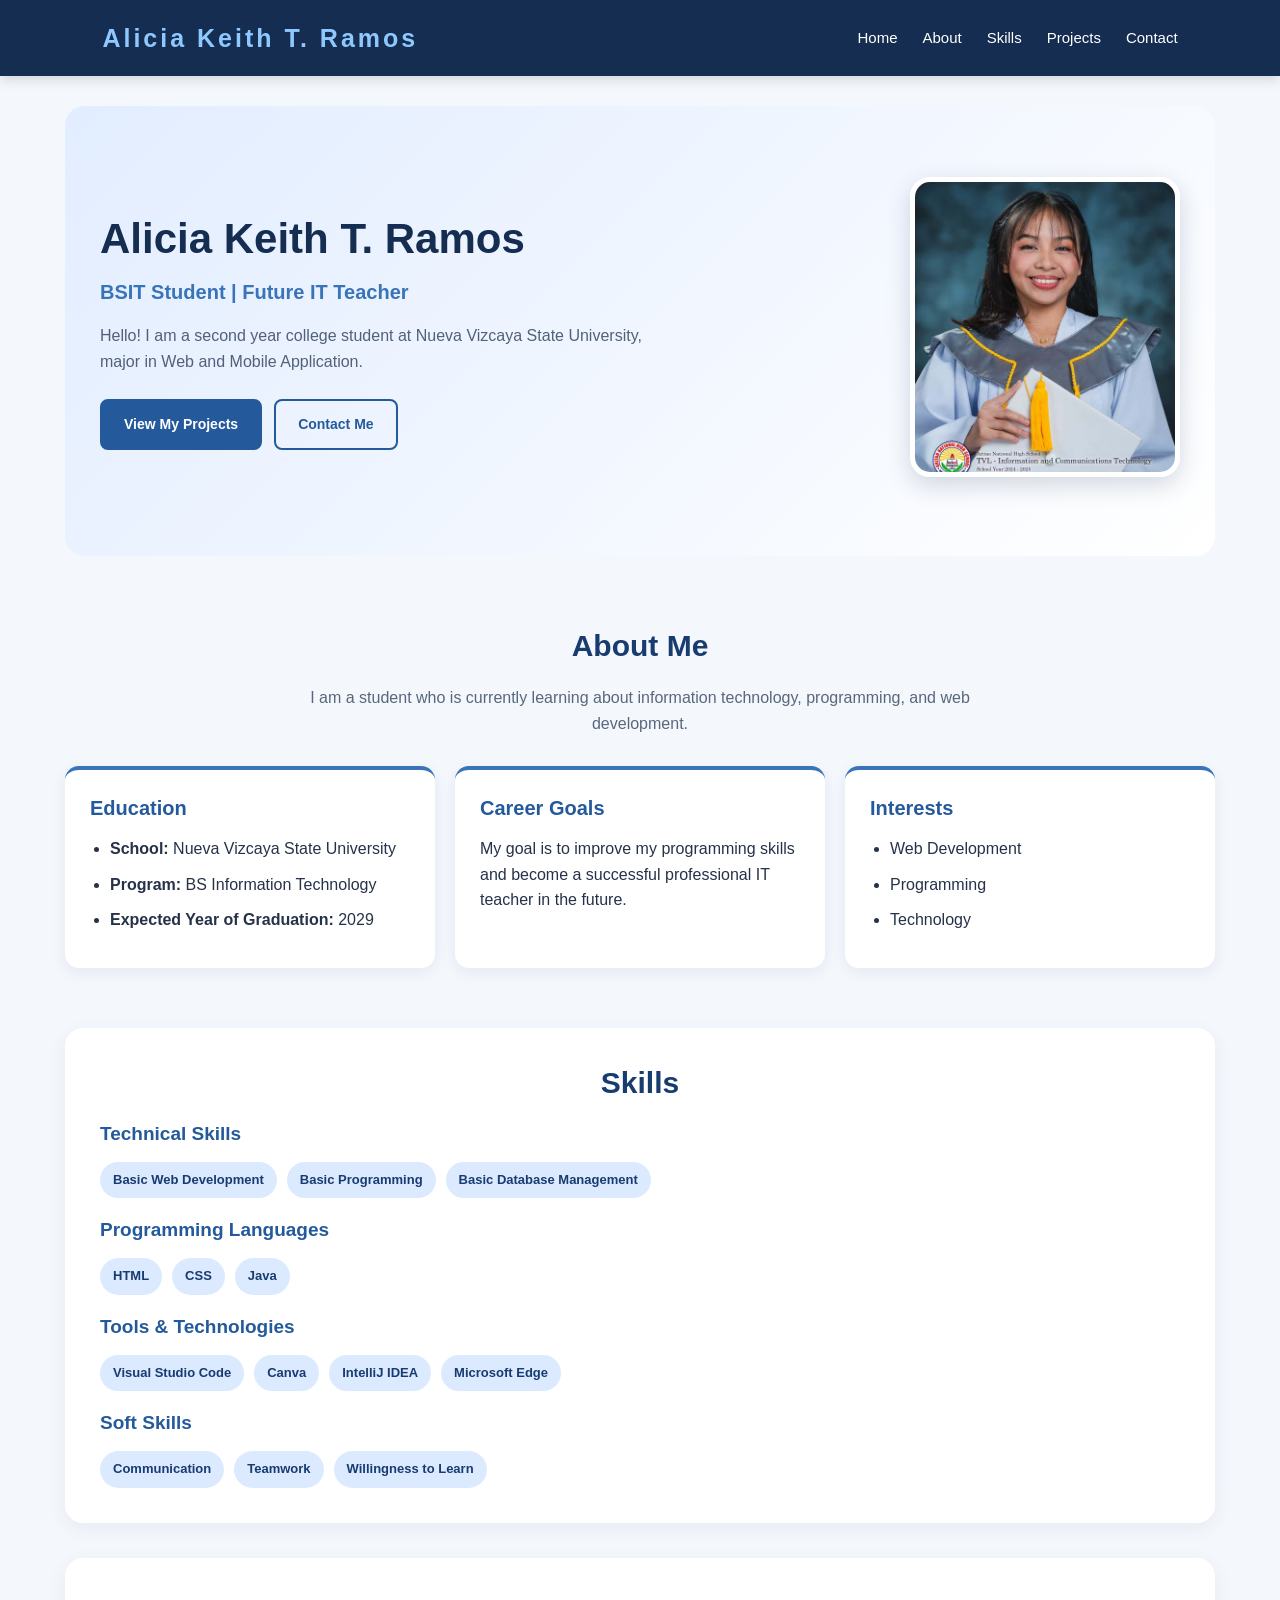
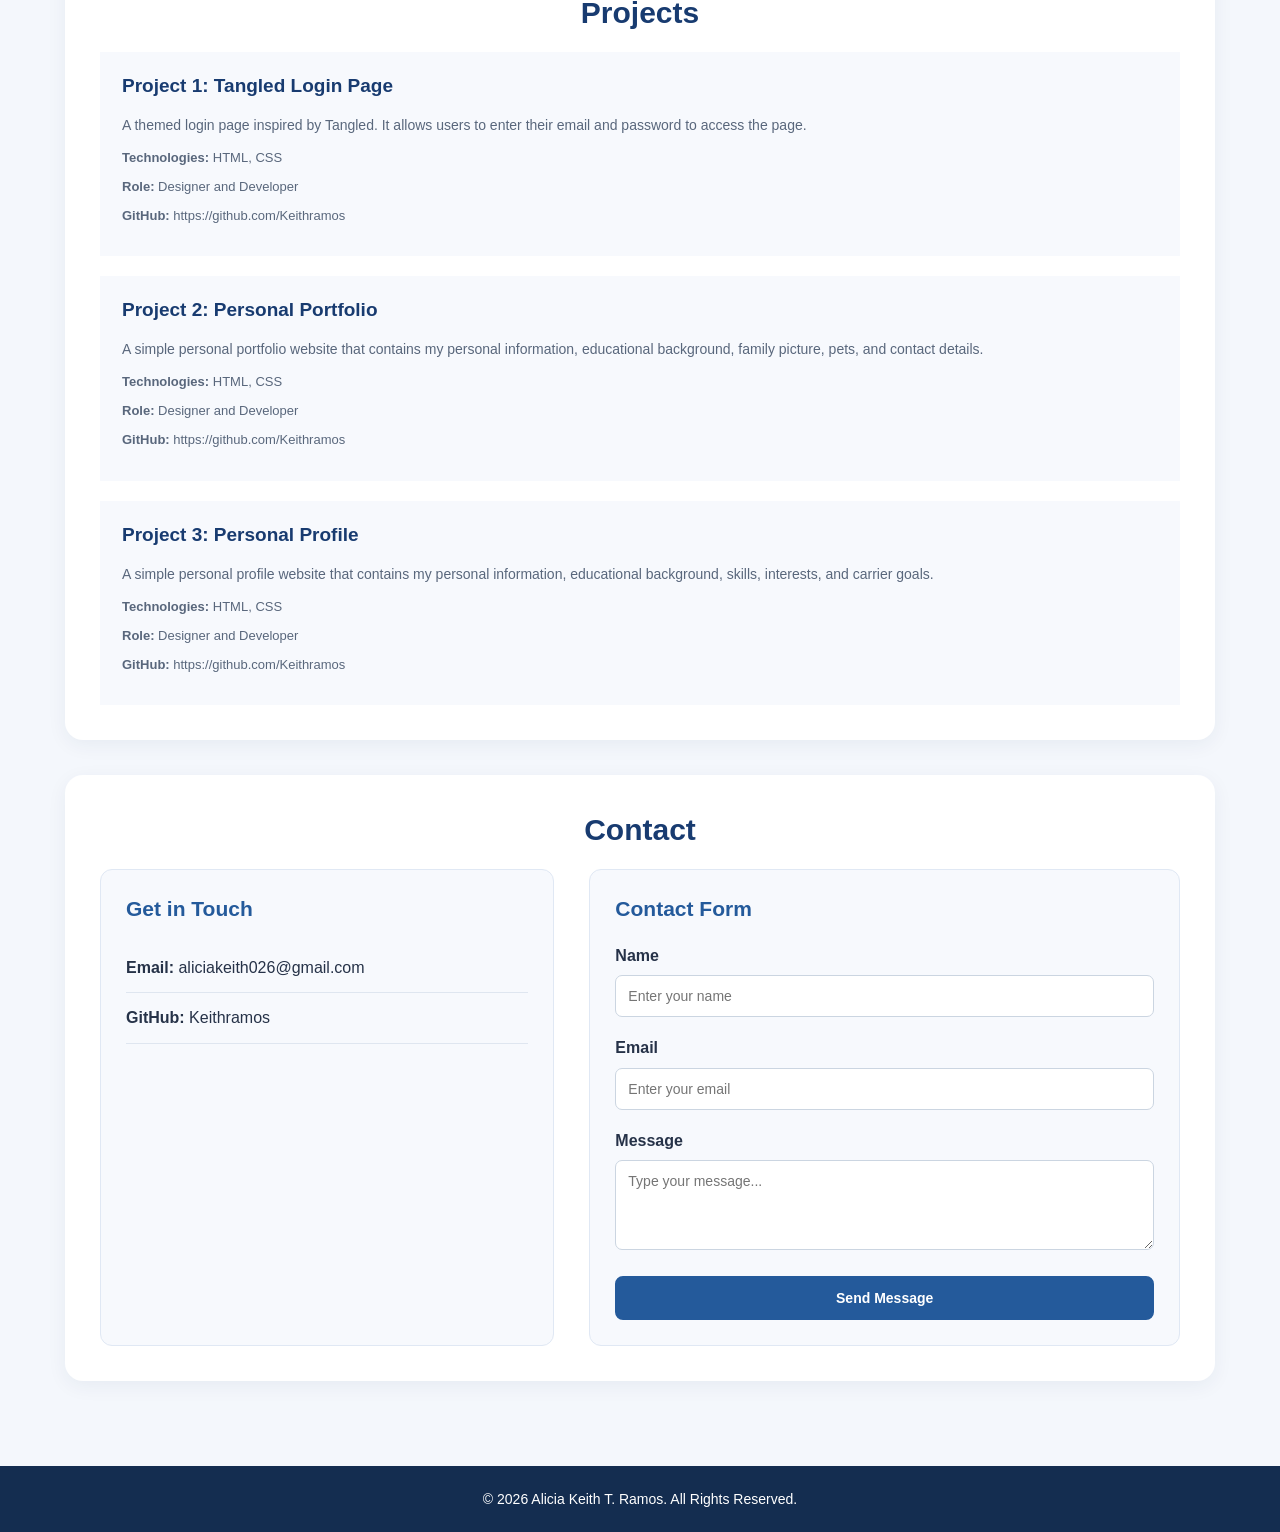
==== index.html @ 548b7dd9 "Rename profile.html to index.html name" ====
<!DOCTYPE html>
<html lang="en">
<head>
    <meta charset="UTF-8">
    <meta name="viewport" content="width=device-width, initial-scale=1.0">
    <title>Alicia Keith T. Ramos | Portfolio</title>
    <link rel="stylesheet" href="stylept.css">
    <link rel="stylesheet" href="https://cdnjs.cloudflare.com/ajax/libs/font-awesome/6.4.0/css/all.min.css">
</head>
<body>

    <header class="navi">
        <div class="navi-box">
            <span class="navi-aka">Alicia Keith T. Ramos</span>
            <nav class="navi-links">
                <a href="#home">Home</a>
                <a href="#about">About</a>
                <a href="#skills">Skills</a>
                <a href="#projects">Projects</a>
                <a href="#contact">Contact</a>
            </nav>
        </div>
    </header>

    <main class="mainpek">

        <section id="home" class="homie">
            <div class="homie-text">
                <h1>Alicia Keith T. Ramos</h1>
                <h3>BSIT Student | Future IT Teacher</h3>
                <p>
                    Hello! I am a second year college student at Nueva Vizcaya State University, major in Web and Mobile Application.
                </p>
                <div class="butt">
                    <a href="#projects" class="btn btn-pro">View My Projects</a>
                    <a href="#contact" class="btn btn-con">Contact Me</a>
                </div>
            </div>
            <div class="image">
                <img src="mypic.jpg" alt="Profile Photo" class="my-pic">
            </div>
        </section>

        <section id="about" class="about-mee">
            <h2> About Me</h2>
            <p class="about-me-intro">
                I am a student who is currently learning about information technology, programming, and web development.
            </p>

            <div class="about-educ">
                <div class="info-ko">
                    <h3>Education</h3>
                    <ul>
                        <li><strong>School:</strong> Nueva Vizcaya State University</li>
                        <li><strong>Program:</strong> BS Information Technology</li>
                        <li><strong>Expected Year of Graduation:</strong> 2029</li>
                    </ul>
                </div>

                <div class="info-ko">
                    <h3>Career Goals</h3>
                    <p>
                        My goal is to improve my programming skills and become a successful professional IT teacher in the future.
                    </p>
                </div>

                <div class="info-ko">
                    <h3>Interests</h3>
                    <ul class="interests-list">
                        <li>Web Development</li>
                        <li>Programming</li>
                        <li>Technology</li>
                    </ul>
                </div>
            </div>
        </section>

        <section id="skills" class="content-card">
            <h2>Skills</h2>
            
            <div class="skills-ko">
                <div class="skill-ku">
                    <h3>Technical Skills</h3>
                    <div class="tags">
                        <span>Basic Web Development</span>
                        <span>Basic Programming</span>
                        <span>Basic Database Management</span>
                    </div>
                </div>

                <div class="skill-ku">
                    <h3>Programming Languages</h3>
                    <div class="tags">
                        <span>HTML</span>
                        <span>CSS</span>
                        <span>Java</span>
                    </div>
                </div>

                <div class="skill-ku">
                    <h3>Tools & Technologies</h3>
                    <div class="tags">
                        <span>Visual Studio Code</span>
                        <span>Canva</span>
                        <span>IntelliJ IDEA</span>
                        <span>Microsoft Edge</span>
                    </div>
                </div>

                <div class="skill-ku">
                    <h3>Soft Skills</h3>
                    <div class="tags">
                        <span>Communication</span>
                        <span>Teamwork</span>
                        <span>Willingness to Learn</span>
                    </div>
                </div>
            </div>
        </section>

        <section id="projects" class="content-card">
            <h2>Projects</h2>

            <div class="projects-ko">
                <div class="project-me">
                    <h3>Project 1: Tangled Login Page</h3>
                    <p>A themed login page inspired by Tangled. It allows users to enter their email and password to access the page.</p>
                    <p class="project-eme"><b>Technologies:</b> HTML, CSS</p>
                    <p class="project-eme"><b>Role:</b> Designer and Developer</p>
                    <p class="project-eme"><b>GitHub:</b> https://github.com/Keithramos</p>
                </div>

                <div class="project-me">
                    <h3>Project 2: Personal Portfolio</h3>
                    <p>A simple personal portfolio website that contains my personal information, educational background, family picture, pets, and contact details.</p>
                    <p class="project-eme"><b>Technologies:</b> HTML, CSS</p>
                    <p class="project-eme"><b>Role:</b> Designer and Developer</p>
                    <p class="project-eme"><b>GitHub:</b> https://github.com/Keithramos</p>
                </div>

                <div class="project-me">
                    <h3>Project 3: Personal Profile</h3>
                    <p>A simple personal profile website that contains my personal information, educational background, skills, interests, and carrier goals.</p>
                    <p class="project-eme"><b>Technologies:</b> HTML, CSS</p>
                    <p class="project-eme"><b>Role:</b> Designer and Developer</p>
                    <p class="project-eme"><b>GitHub:</b> https://github.com/Keithramos</p>
                </div>
            </div>
        </section>

        <section id="contact" class="content-card">
            <h2>Contact</h2>

            <div class="contact-ko">
                <div class="contact-info">
                    <h3>Get in Touch</h3>
                    <ul>
                        <li><strong>Email:</strong> aliciakeith026@gmail.com</li>
                        <li><strong>GitHub:</strong> Keithramos</li>
                    </ul>
                </div>

                <div class="contact-form-box">
                    <h3>Contact Form</h3>
                    <form>
                        <div class="form-ko">
                            <label for="name">Name</label>
                            <input type="text" id="name" name="name" placeholder="Enter your name">
                        </div>

                        <div class="form-ko">
                            <label for="email">Email</label>
                            <input type="email" id="email" name="email" placeholder="Enter your email">
                        </div>

                        <div class="form-ko">
                            <label for="message">Message</label>
                            <textarea id="message" name="message" rows="4" placeholder="Type your message..."></textarea>
                        </div>

                        <button type="submit" class="btn btn-primary btn-block">Send Message</button>
                    </form>
                </div>
            </div>
        </section>
    </main>

    <footer>
        <p>&copy; 2026 Alicia Keith T. Ramos. All Rights Reserved.</p>
    </footer>

    <script src="profile.js"></script>
</body>
</html>


<!--border: 5px solid #1F3A5F ;
    padding: 10px;
    border-radius: 10px;
    width: auto;
    margin: 60px;-->
---- stylept.css ----
* {
  margin: 0;
  padding: 0;
  box-sizing: border-box;
  scroll-behavior: smooth;
  }

body {
font-family: Arial, Helvetica, sans-serif;
background-color: #f4f7fc;
color: #263248;
line-height: 1.6;
}

a {
text-decoration: none;
color: inherit;
}

h1, h2, h3 {
line-height: 1.3;
}

h2 {
font-size: 30px;
color: #183b70;
text-align: center;
margin-bottom: 20px;
}

p {
margin-bottom: 12px;
}

.navi {
background-color: #142d50;
color: white;
padding: 18px 8%;
position: sticky;
top: 0;
z-index: 1000;
box-shadow: 0 3px 12px rgba(0, 0, 0, 0.15);
}

.navi-box {
display: flex;
justify-content: space-between;
align-items: center;
gap: 20px;
}

.navi-aka {
font-size: 25px;
font-weight: bold;
letter-spacing: 3px;
color: #8fc8ff;
}

.navi-links {
display: flex;
align-items: center;
gap: 25px;
}

.navi-links a {
color: white;
font-size: 15px;
transition: 0.3s;
}

.navi-links a:hover {
color: #8fc8ff;
}

.mainpek {
width: 100%;
max-width: 1200px;
margin: auto;
padding: 30px 25px;
}

section {
scroll-margin-top: 90px;
}

.homie {
min-height: 450px;
display: flex;
justify-content: space-between;
align-items: center;
gap: 50px;
padding: 50px 35px;
background: linear-gradient(135deg, #e2edff, #ffffff);
border-radius: 20px;
margin-bottom: 35px;
}

.homie-text {
flex: 1;
}

.homie-text h1 {
font-size: 42px;
color: #142d50;
margin-bottom: 12px;
}

.homie-text h3 {
font-size: 20px;
color: #3974b9;
margin-bottom: 18px;
}

.homie-text p {
font-size: 16px;
max-width: 550px;
color: #526078;
margin-bottom: 25px;
}

.image {
flex-shrink: 0;
}

.my-pic {
width: 270px;
height: 300px;
object-fit: cover;
object-position: center;
border-radius: 20px;
border: 5px solid white;
box-shadow: 0 8px 25px rgba(20, 45, 80, 0.18);
}

.butt {
display: flex;
flex-wrap: wrap;
gap: 12px;
}

.btn {
display: inline-block;
padding: 12px 22px;
border-radius: 8px;
font-size: 14px;
font-weight: bold;
text-align: center;
border: 2px solid #245a9b;
cursor: pointer;
transition: 0.3s;
}

.btn-pro,
.btn-primary {
background-color: #245a9b;
color: white;
}

.btn-pro:hover,
.btn-primary:hover {
background-color: #142d50;
border-color: #142d50;
}

.btn-con {
background-color: transparent;
color: #245a9b;
}

.btn-con:hover {
background-color: #245a9b;
color: white;
}

.btn-block {
width: 100%;
}

.about-mee {
padding: 35px 0;
margin-bottom: 25px;
}

.about-me-intro {
text-align: center;
max-width: 750px;
margin: 0 auto 30px;
color: #59677c;
}

.about-educ {
display: grid;
grid-template-columns: repeat(3, minmax(0, 1fr));
gap: 20px;
}

.info-ko {
background-color: white;
padding: 25px;
border-radius: 14px;
box-shadow: 0 4px 15px rgba(20, 45, 80, 0.07);
border-top: 4px solid #3974b9;
}

.info-ko h3 {
color: #245a9b;
margin-bottom: 15px;
font-size: 20px;
}

.info-ko ul {
padding-left: 20px;
}

.info-ko li {
margin-bottom: 10px;
}

.content-card {
background-color: white;
padding: 35px;
margin-bottom: 35px;
border-radius: 18px;
box-shadow: 0 5px 20px rgba(20, 45, 80, 0.06);
}

.skills-ko {
display: grid;
gap: 20px;
}

.skill-ku h3 {
color: #245a9b;
margin-bottom: 15px;
font-size: 19px;
}

.tags {
display: flex;
flex-wrap: wrap;
gap: 10px;
}

.tags span {
background-color: #dceaff;
color: #183b70;
padding: 8px 13px;
border-radius: 20px;
font-size: 13px;
font-weight: bold;
}

.projects-ko {
display: grid;
gap: 20px;
align-items: stretch;
}

.project-me {
display: flex;
flex-direction: column;
background-color: #f7f9fd;
padding: 22px;
}

.project-me h3 {
color: #183b70;
font-size: 19px;
margin-bottom: 15px;
}

.project-me p {
color: #59677c;
font-size: 14px;
}

.project-me .project-eme {
margin-bottom: 8px;
font-size: 13px;
}

.contact-ko {
display: grid;
grid-template-columns: 1fr 1.3fr;
gap: 35px;
}

.contact-info,
.contact-form-box {
background-color: #f7f9fd;
padding: 25px;
border-radius: 12px;
border: 1px solid #e0e8f4;
}

.contact-info h3,
.contact-form-box h3 {
color: #245a9b;
margin-bottom: 20px;
font-size: 21px;
}

.contact-info ul {
list-style: none;
}

.contact-info li {
padding: 12px 0;
border-bottom: 1px solid #dfe6f0;
overflow-wrap: anywhere;
}

.form-ko {
margin-bottom: 18px;
}

.form-ko label {
display: block;
font-weight: bold;
color: #263248;
margin-bottom: 7px;
}

.form-ko input,
.form-ko textarea {
width: 100%;
padding: 12px;
border: 1px solid #cbd5e1;
border-radius: 7px;
font-family: inherit;
font-size: 14px;
background-color: white;
color: #263248;
outline: none;
}

.form-ko input:focus,
.form-ko textarea:focus {
border-color: #3974b9;
box-shadow: 0 0 0 3px rgba(57, 116, 185, 0.12);
}

.form-ko textarea {
resize: vertical;
}

footer {
background-color: #142d50;
color: white;
text-align: center;
padding: 22px 15px;
margin-top: 20px;
}

footer p {
margin: 0;
font-size: 14px;
}
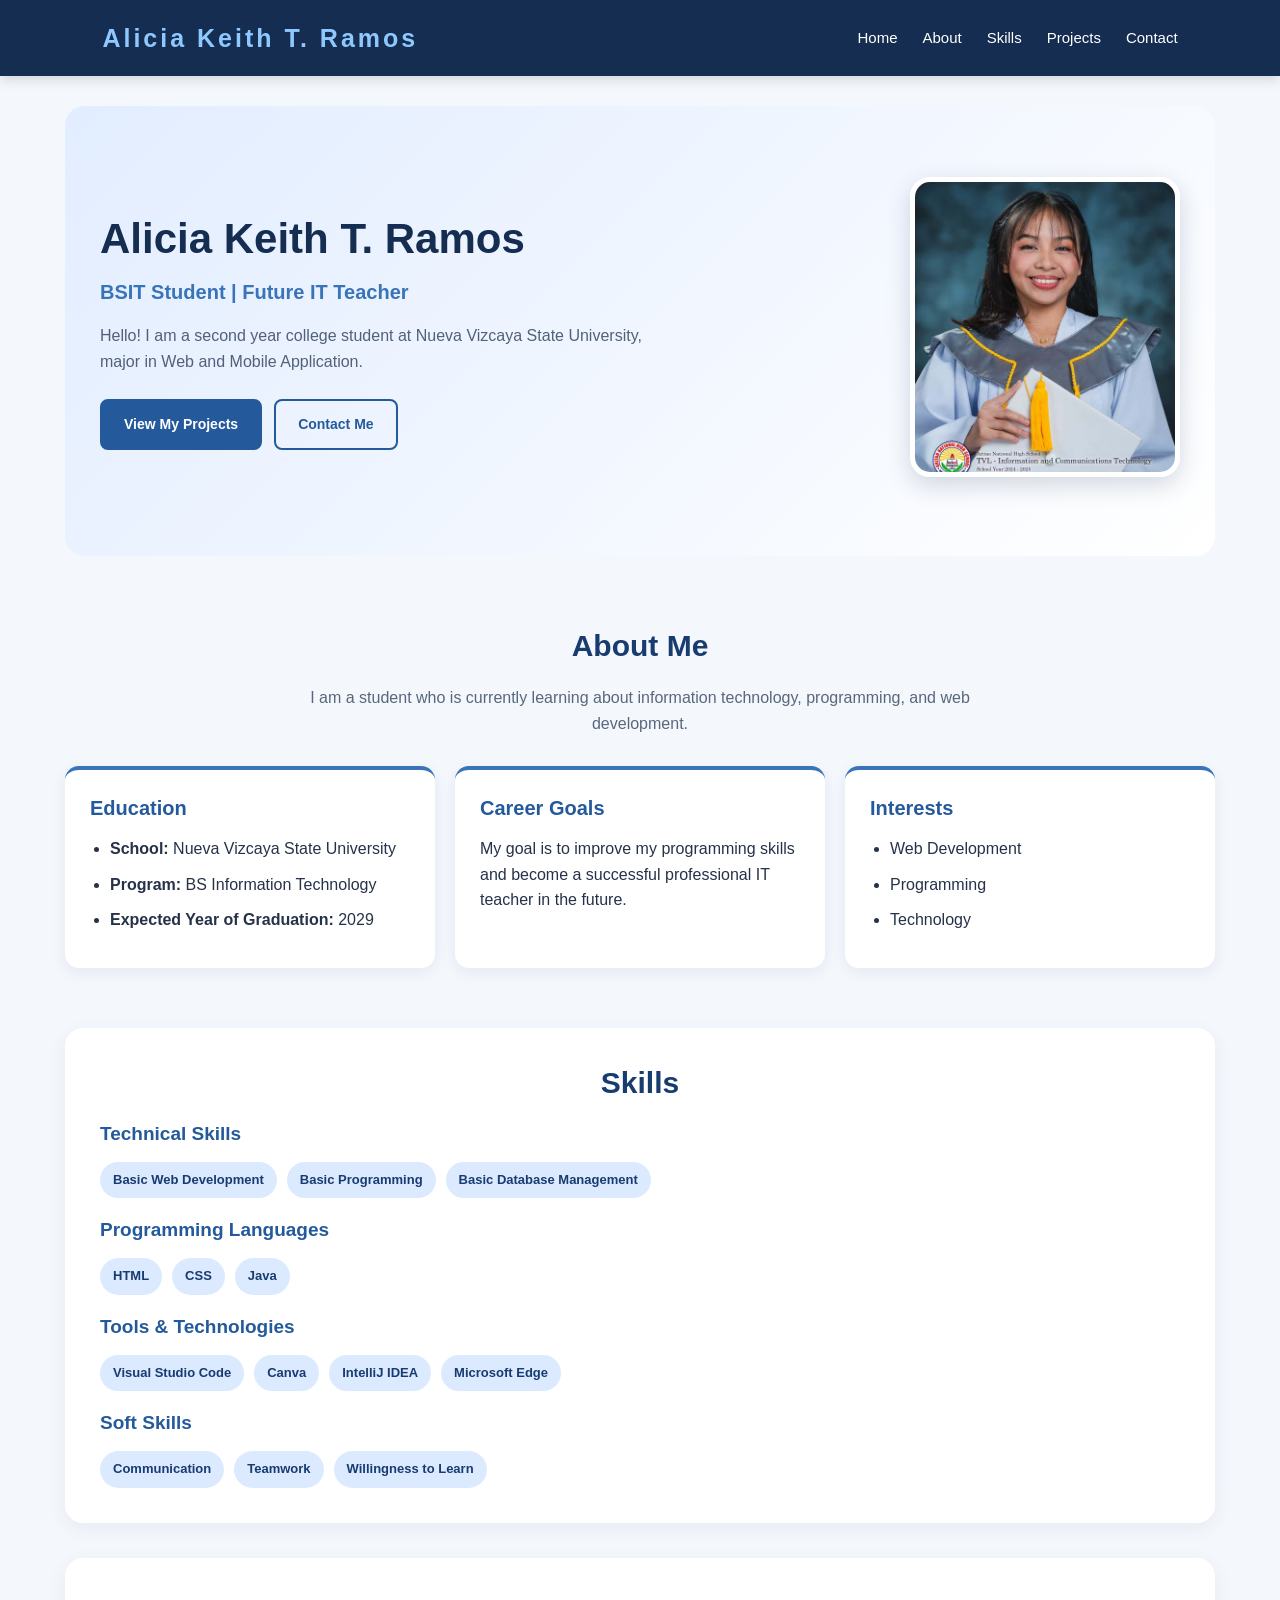
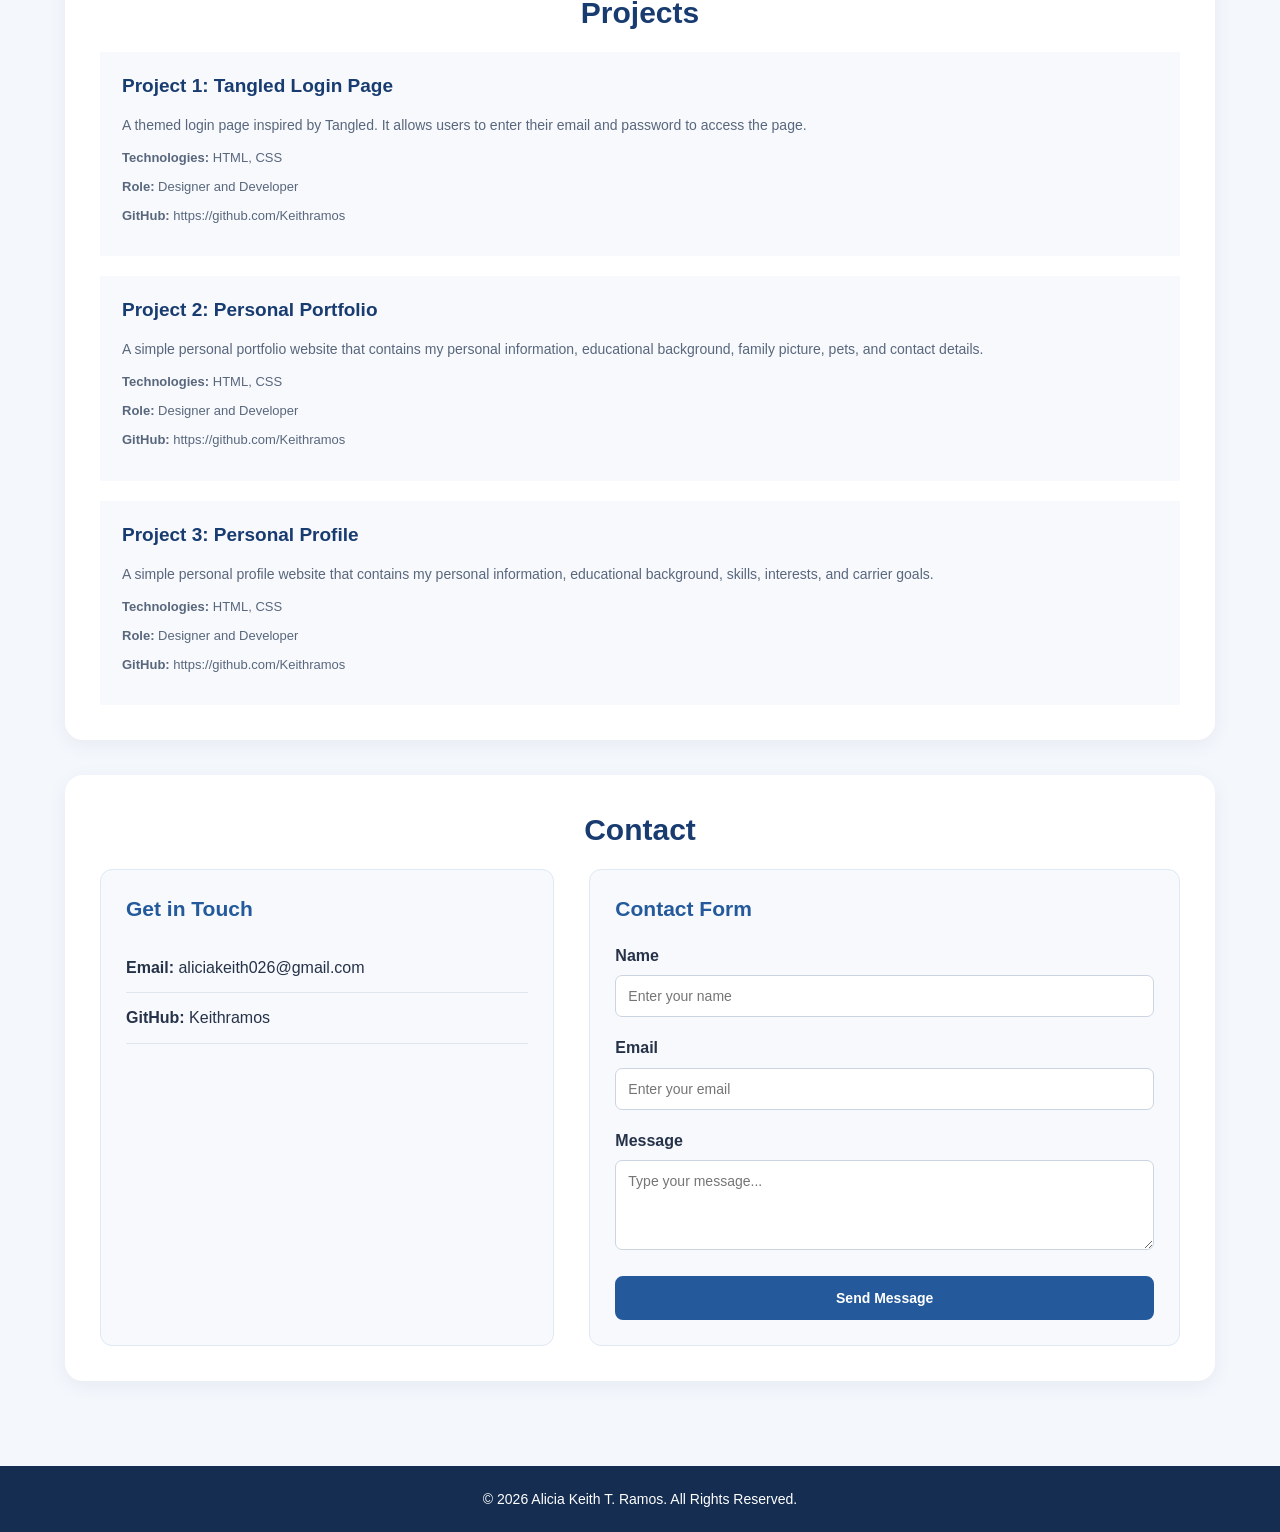
==== commit 25234790: "Update index.html" ====
--- a/index.html
+++ b/index.html
@@ -4,7 +4,7 @@
     <meta charset="UTF-8">
     <meta name="viewport" content="width=device-width, initial-scale=1.0">
     <title>Alicia Keith T. Ramos | Portfolio</title>
-    <link rel="stylesheet" href="stylept.css">
+    <link rel="stylesheet" href="style.css">
     <link rel="stylesheet" href="https://cdnjs.cloudflare.com/ajax/libs/font-awesome/6.4.0/css/all.min.css">
 </head>
 <body>
@@ -127,7 +127,9 @@
                     <p>A themed login page inspired by Tangled. It allows users to enter their email and password to access the page.</p>
                     <p class="project-eme"><b>Technologies:</b> HTML, CSS</p>
                     <p class="project-eme"><b>Role:</b> Designer and Developer</p>
-                    <p class="project-eme"><b>GitHub:</b> https://github.com/Keithramos</p>
+                    <p class="project-eme"><b>GitHub:</b> 
+                        <a href="https://hithub.com/Keith Ramos" target="_blank"> https://github.com/Keithramos</a>
+                    </p>
                 </div>
 
                 <div class="project-me">
@@ -135,7 +137,9 @@
                     <p>A simple personal portfolio website that contains my personal information, educational background, family picture, pets, and contact details.</p>
                     <p class="project-eme"><b>Technologies:</b> HTML, CSS</p>
                     <p class="project-eme"><b>Role:</b> Designer and Developer</p>
-                    <p class="project-eme"><b>GitHub:</b> https://github.com/Keithramos</p>
+                    <p class="project-eme"><b>GitHub:</b> 
+                         <a href="https://hithub.com/Keith Ramos" target="_blank"> https://github.com/Keithramos</a>
+                    </p>
                 </div>
 
                 <div class="project-me">
@@ -143,7 +147,9 @@
                     <p>A simple personal profile website that contains my personal information, educational background, skills, interests, and carrier goals.</p>
                     <p class="project-eme"><b>Technologies:</b> HTML, CSS</p>
                     <p class="project-eme"><b>Role:</b> Designer and Developer</p>
-                    <p class="project-eme"><b>GitHub:</b> https://github.com/Keithramos</p>
+                    <p class="project-eme"><b>GitHub:</b>
+                         <a href="https://hithub.com/Keith Ramos" target="_blank"> https://github.com/Keithramos</a>
+                    </p>
                 </div>
             </div>
         </section>
@@ -189,13 +195,8 @@
         <p>&copy; 2026 Alicia Keith T. Ramos. All Rights Reserved.</p>
     </footer>
 
-    <script src="profile.js"></script>
+    <script src="script.js"></script>
 </body>
 </html>
 
 
-<!--border: 5px solid #1F3A5F ;
-    padding: 10px;
-    border-radius: 10px;
-    width: auto;
-    margin: 60px;-->
--- a/style.css
+++ b/style.css
@@ -0,0 +1,359 @@
+
+* {
+  margin: 0;
+  padding: 0;
+  box-sizing: border-box;
+  scroll-behavior: smooth;
+  }
+
+body {
+font-family: Arial, Helvetica, sans-serif;
+background-color: #f4f7fc;
+color: #263248;
+line-height: 1.6;
+}
+
+a {
+text-decoration: none;
+color: inherit;
+}
+
+h1, h2, h3 {
+line-height: 1.3;
+}
+
+h2 {
+font-size: 30px;
+color: #183b70;
+text-align: center;
+margin-bottom: 20px;
+}
+
+p {
+margin-bottom: 12px;
+}
+
+.navi {
+background-color: #142d50;
+color: white;
+padding: 18px 8%;
+position: sticky;
+top: 0;
+z-index: 1000;
+box-shadow: 0 3px 12px rgba(0, 0, 0, 0.15);
+}
+
+.navi-box {
+display: flex;
+justify-content: space-between;
+align-items: center;
+gap: 20px;
+}
+
+.navi-aka {
+font-size: 25px;
+font-weight: bold;
+letter-spacing: 3px;
+color: #8fc8ff;
+}
+
+.navi-links {
+display: flex;
+align-items: center;
+gap: 25px;
+}
+
+.navi-links a {
+color: white;
+font-size: 15px;
+transition: 0.3s;
+}
+
+.navi-links a:hover {
+color: #8fc8ff;
+}
+
+.mainpek {
+width: 100%;
+max-width: 1200px;
+margin: auto;
+padding: 30px 25px;
+}
+
+section {
+scroll-margin-top: 90px;
+}
+
+.homie {
+min-height: 450px;
+display: flex;
+justify-content: space-between;
+align-items: center;
+gap: 50px;
+padding: 50px 35px;
+background: linear-gradient(135deg, #e2edff, #ffffff);
+border-radius: 20px;
+margin-bottom: 35px;
+}
+
+.homie-text {
+flex: 1;
+}
+
+.homie-text h1 {
+font-size: 42px;
+color: #142d50;
+margin-bottom: 12px;
+}
+
+.homie-text h3 {
+font-size: 20px;
+color: #3974b9;
+margin-bottom: 18px;
+}
+
+.homie-text p {
+font-size: 16px;
+max-width: 550px;
+color: #526078;
+margin-bottom: 25px;
+}
+
+.image {
+flex-shrink: 0;
+}
+
+.my-pic {
+width: 270px;
+height: 300px;
+object-fit: cover;
+object-position: center;
+border-radius: 20px;
+border: 5px solid white;
+box-shadow: 0 8px 25px rgba(20, 45, 80, 0.18);
+}
+
+.butt {
+display: flex;
+flex-wrap: wrap;
+gap: 12px;
+}
+
+.btn {
+display: inline-block;
+padding: 12px 22px;
+border-radius: 8px;
+font-size: 14px;
+font-weight: bold;
+text-align: center;
+border: 2px solid #245a9b;
+cursor: pointer;
+transition: 0.3s;
+}
+
+.btn-pro,
+.btn-primary {
+background-color: #245a9b;
+color: white;
+}
+
+.btn-pro:hover,
+.btn-primary:hover {
+background-color: #142d50;
+border-color: #142d50;
+}
+
+.btn-con {
+background-color: transparent;
+color: #245a9b;
+}
+
+.btn-con:hover {
+background-color: #245a9b;
+color: white;
+}
+
+.btn-block {
+width: 100%;
+}
+
+.about-mee {
+padding: 35px 0;
+margin-bottom: 25px;
+}
+
+.about-me-intro {
+text-align: center;
+max-width: 750px;
+margin: 0 auto 30px;
+color: #59677c;
+}
+
+.about-educ {
+display: grid;
+grid-template-columns: repeat(3, minmax(0, 1fr));
+gap: 20px;
+}
+
+.info-ko {
+background-color: white;
+padding: 25px;
+border-radius: 14px;
+box-shadow: 0 4px 15px rgba(20, 45, 80, 0.07);
+border-top: 4px solid #3974b9;
+}
+
+.info-ko h3 {
+color: #245a9b;
+margin-bottom: 15px;
+font-size: 20px;
+}
+
+.info-ko ul {
+padding-left: 20px;
+}
+
+.info-ko li {
+margin-bottom: 10px;
+}
+
+.content-card {
+background-color: white;
+padding: 35px;
+margin-bottom: 35px;
+border-radius: 18px;
+box-shadow: 0 5px 20px rgba(20, 45, 80, 0.06);
+}
+
+.skills-ko {
+display: grid;
+gap: 20px;
+}
+
+.skill-ku h3 {
+color: #245a9b;
+margin-bottom: 15px;
+font-size: 19px;
+}
+
+.tags {
+display: flex;
+flex-wrap: wrap;
+gap: 10px;
+}
+
+.tags span {
+background-color: #dceaff;
+color: #183b70;
+padding: 8px 13px;
+border-radius: 20px;
+font-size: 13px;
+font-weight: bold;
+}
+
+.projects-ko {
+display: grid;
+gap: 20px;
+align-items: stretch;
+}
+
+.project-me {
+display: flex;
+flex-direction: column;
+background-color: #f7f9fd;
+padding: 22px;
+}
+
+.project-me h3 {
+color: #183b70;
+font-size: 19px;
+margin-bottom: 15px;
+}
+
+.project-me p {
+color: #59677c;
+font-size: 14px;
+}
+
+.project-me .project-eme {
+margin-bottom: 8px;
+font-size: 13px;
+}
+
+.contact-ko {
+display: grid;
+grid-template-columns: 1fr 1.3fr;
+gap: 35px;
+}
+
+.contact-info,
+.contact-form-box {
+background-color: #f7f9fd;
+padding: 25px;
+border-radius: 12px;
+border: 1px solid #e0e8f4;
+}
+
+.contact-info h3,
+.contact-form-box h3 {
+color: #245a9b;
+margin-bottom: 20px;
+font-size: 21px;
+}
+
+.contact-info ul {
+list-style: none;
+}
+
+.contact-info li {
+padding: 12px 0;
+border-bottom: 1px solid #dfe6f0;
+overflow-wrap: anywhere;
+}
+
+.form-ko {
+margin-bottom: 18px;
+}
+
+.form-ko label {
+display: block;
+font-weight: bold;
+color: #263248;
+margin-bottom: 7px;
+}
+
+.form-ko input,
+.form-ko textarea {
+width: 100%;
+padding: 12px;
+border: 1px solid #cbd5e1;
+border-radius: 7px;
+font-family: inherit;
+font-size: 14px;
+background-color: white;
+color: #263248;
+outline: none;
+}
+
+.form-ko input:focus,
+.form-ko textarea:focus {
+border-color: #3974b9;
+box-shadow: 0 0 0 3px rgba(57, 116, 185, 0.12);
+}
+
+.form-ko textarea {
+resize: vertical;
+}
+
+footer {
+background-color: #142d50;
+color: white;
+text-align: center;
+padding: 22px 15px;
+margin-top: 20px;
+}
+
+footer p {
+margin: 0;
+font-size: 14px;
+}
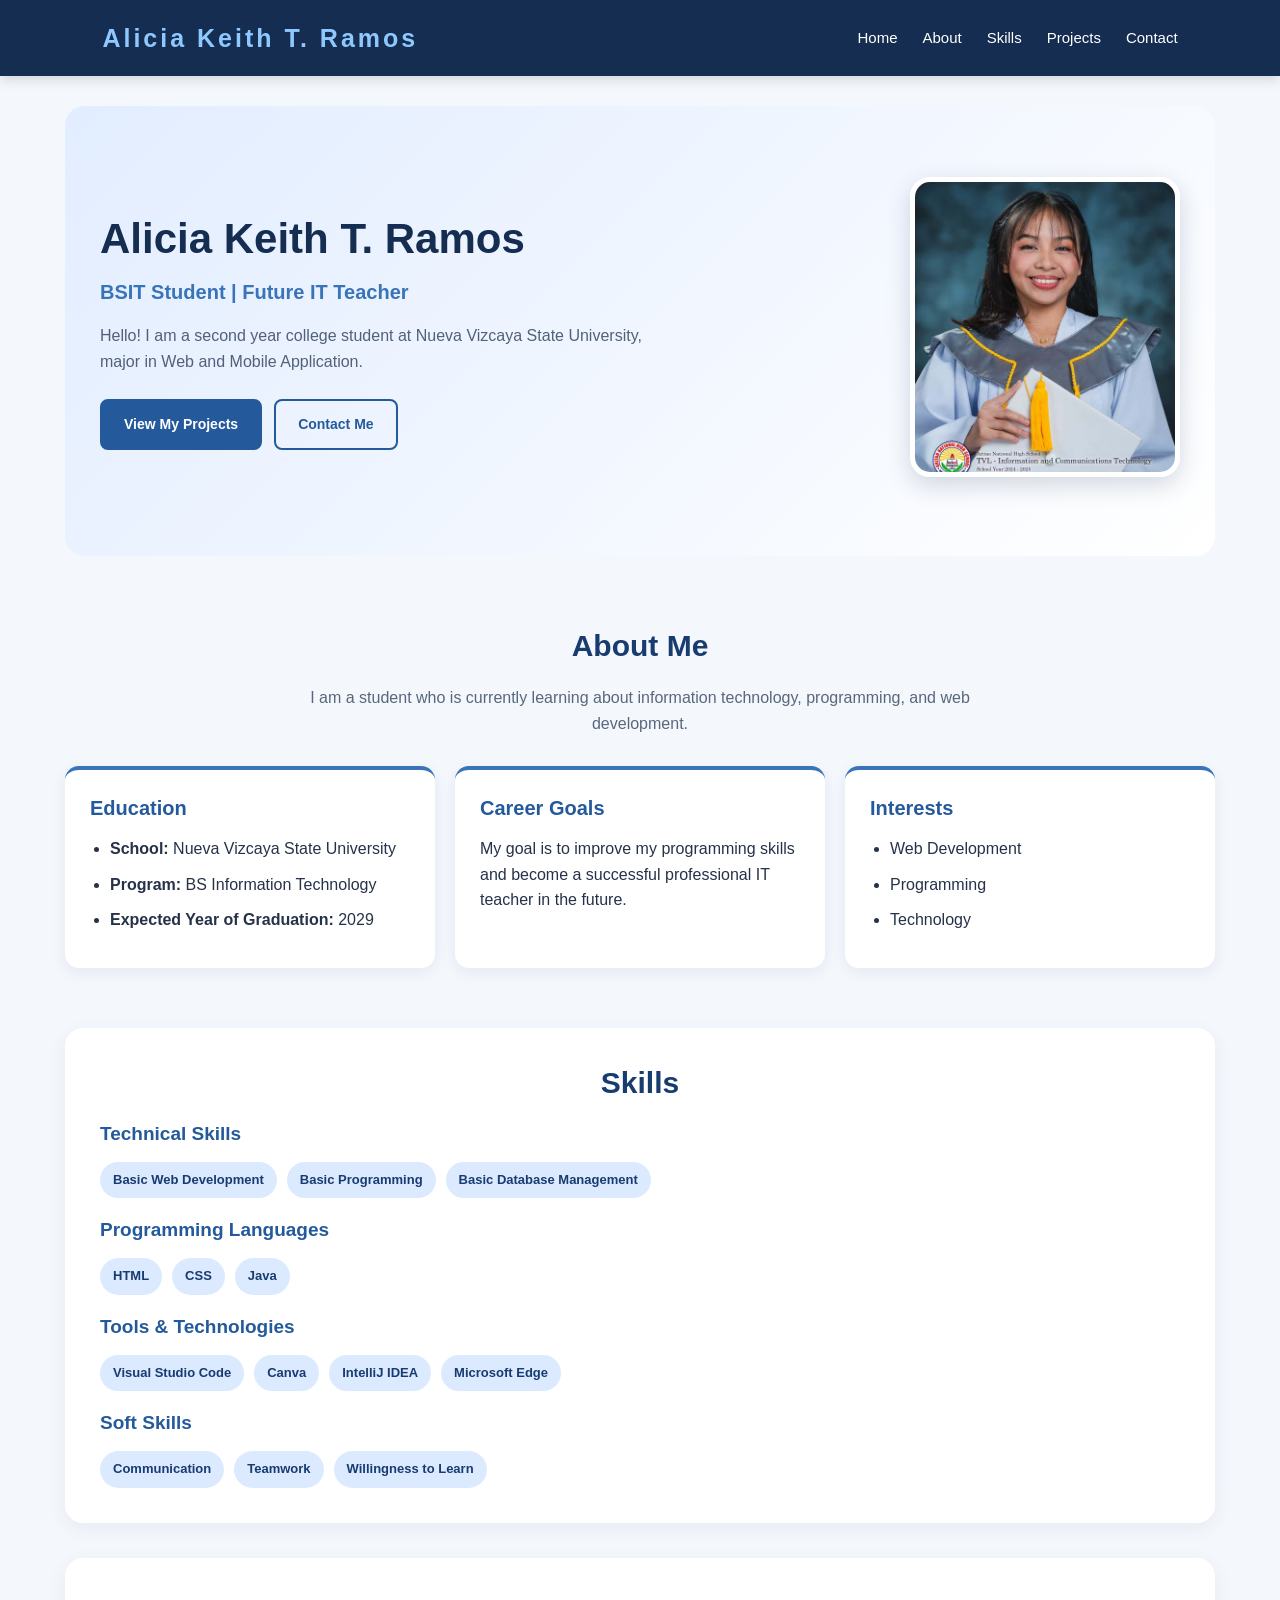
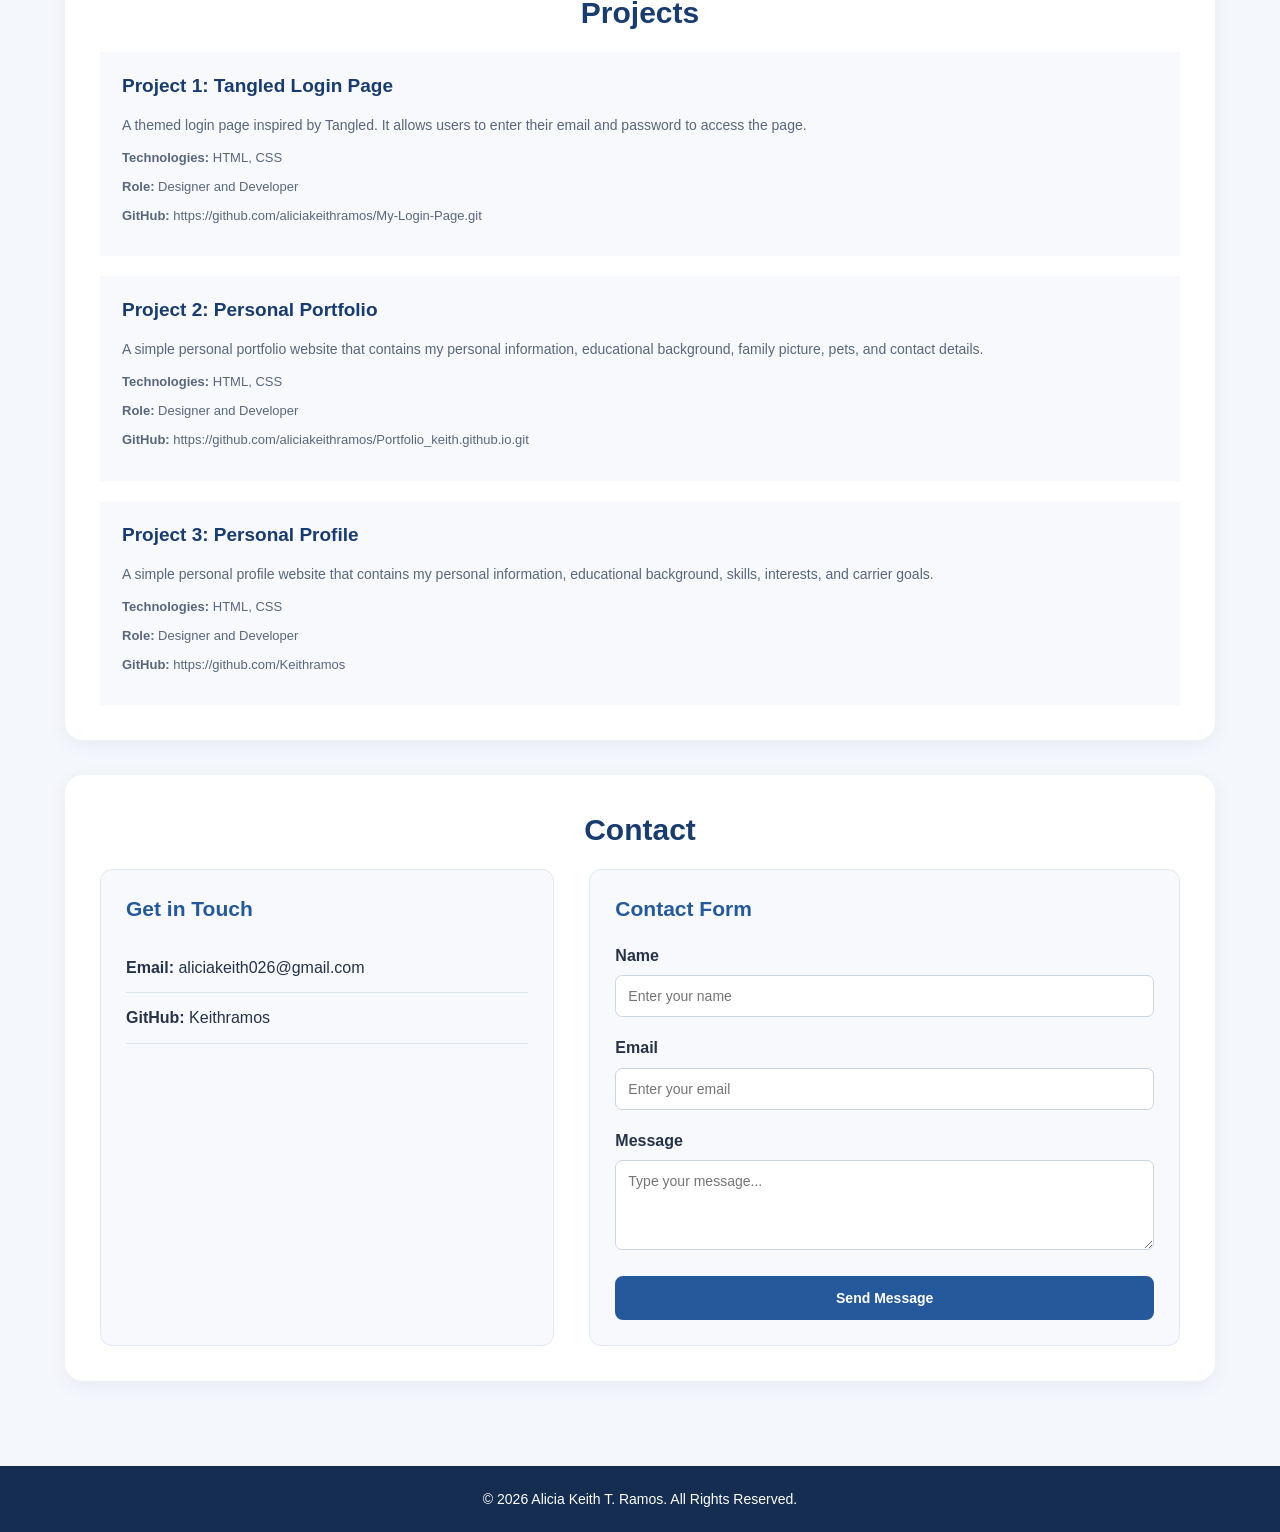
==== commit 22d2d64a: "Update index.html" ====
--- a/index.html
+++ b/index.html
@@ -128,7 +128,7 @@
                     <p class="project-eme"><b>Technologies:</b> HTML, CSS</p>
                     <p class="project-eme"><b>Role:</b> Designer and Developer</p>
                     <p class="project-eme"><b>GitHub:</b> 
-                        <a href="https://hithub.com/Keith Ramos" target="_blank"> https://github.com/Keithramos</a>
+                        <a href="https://hithub.com/Keith Ramos" target="_blank"> https://github.com/aliciakeithramos/My-Login-Page.git</a>
                     </p>
                 </div>
 
@@ -138,7 +138,7 @@
                     <p class="project-eme"><b>Technologies:</b> HTML, CSS</p>
                     <p class="project-eme"><b>Role:</b> Designer and Developer</p>
                     <p class="project-eme"><b>GitHub:</b> 
-                         <a href="https://hithub.com/Keith Ramos" target="_blank"> https://github.com/Keithramos</a>
+                         <a href="https://hithub.com/Keith Ramos" target="_blank"> https://github.com/aliciakeithramos/Portfolio_keith.github.io.git</a>
                     </p>
                 </div>
 
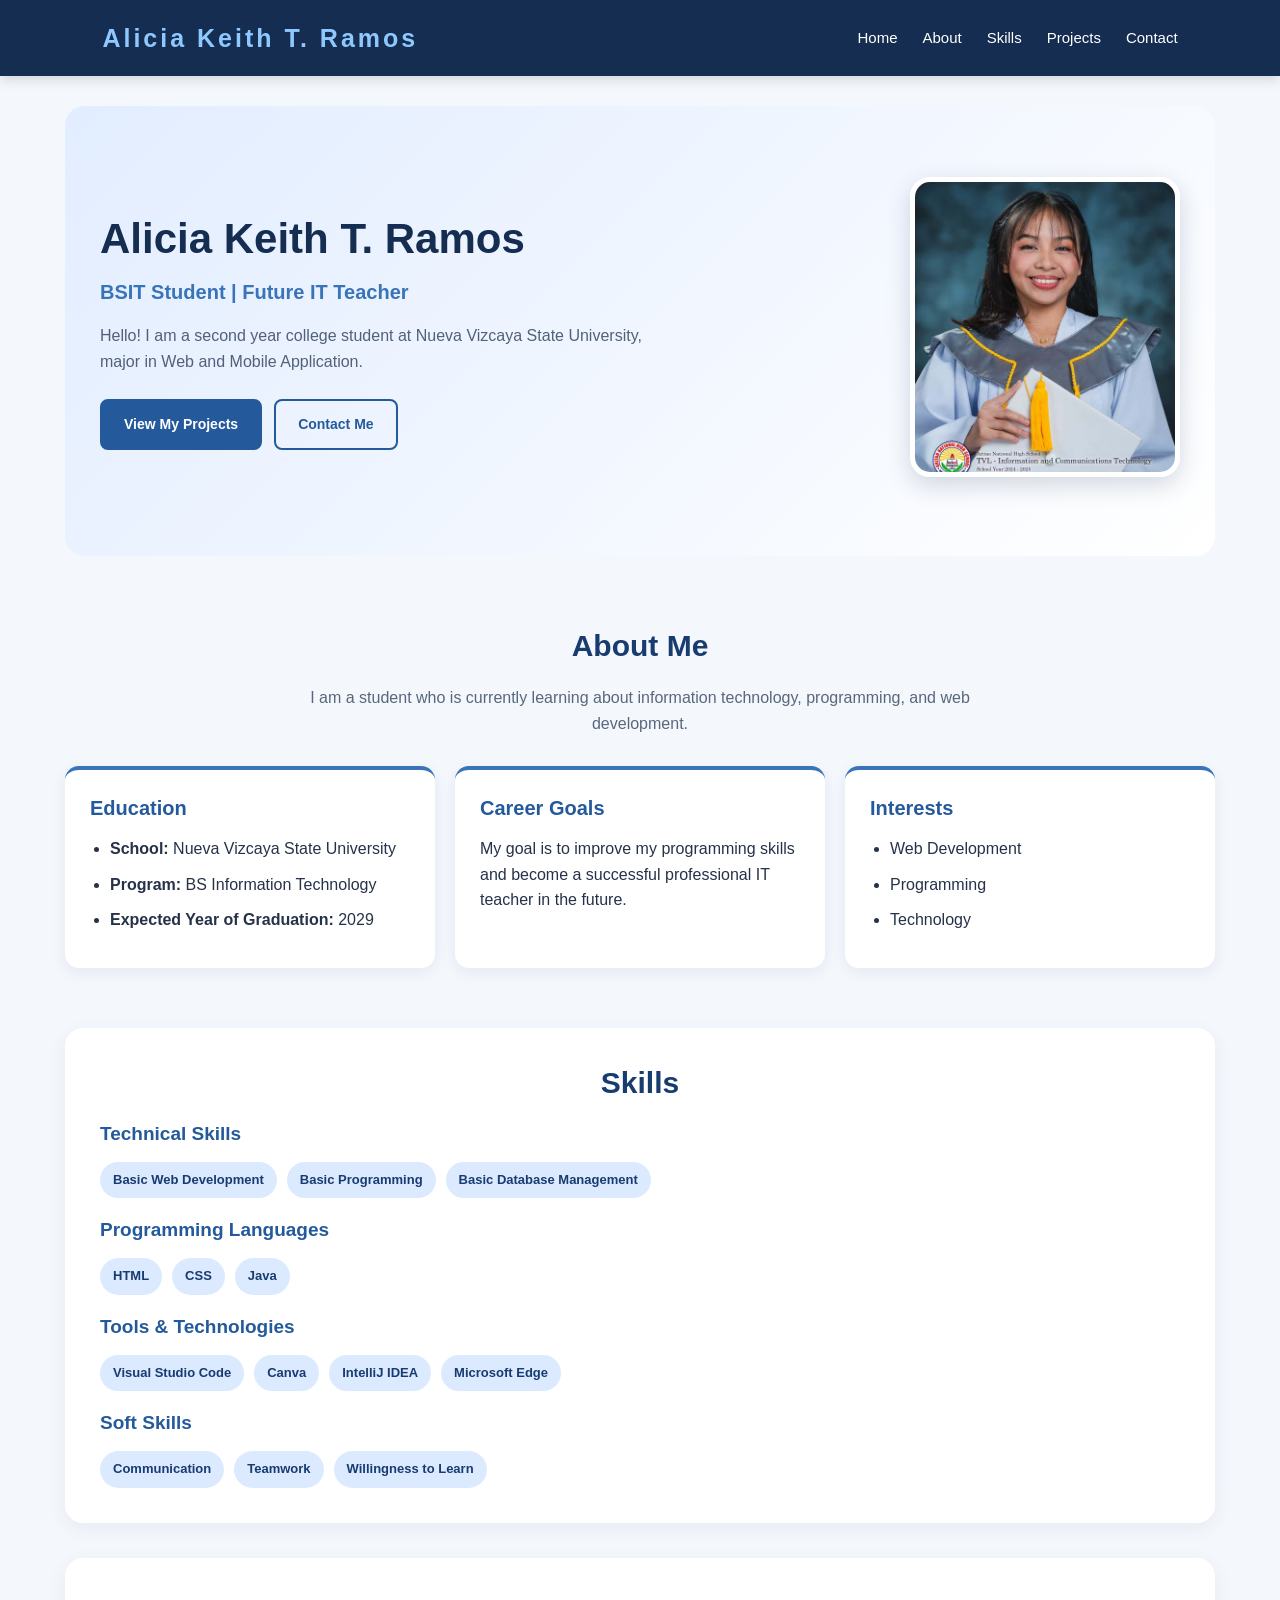
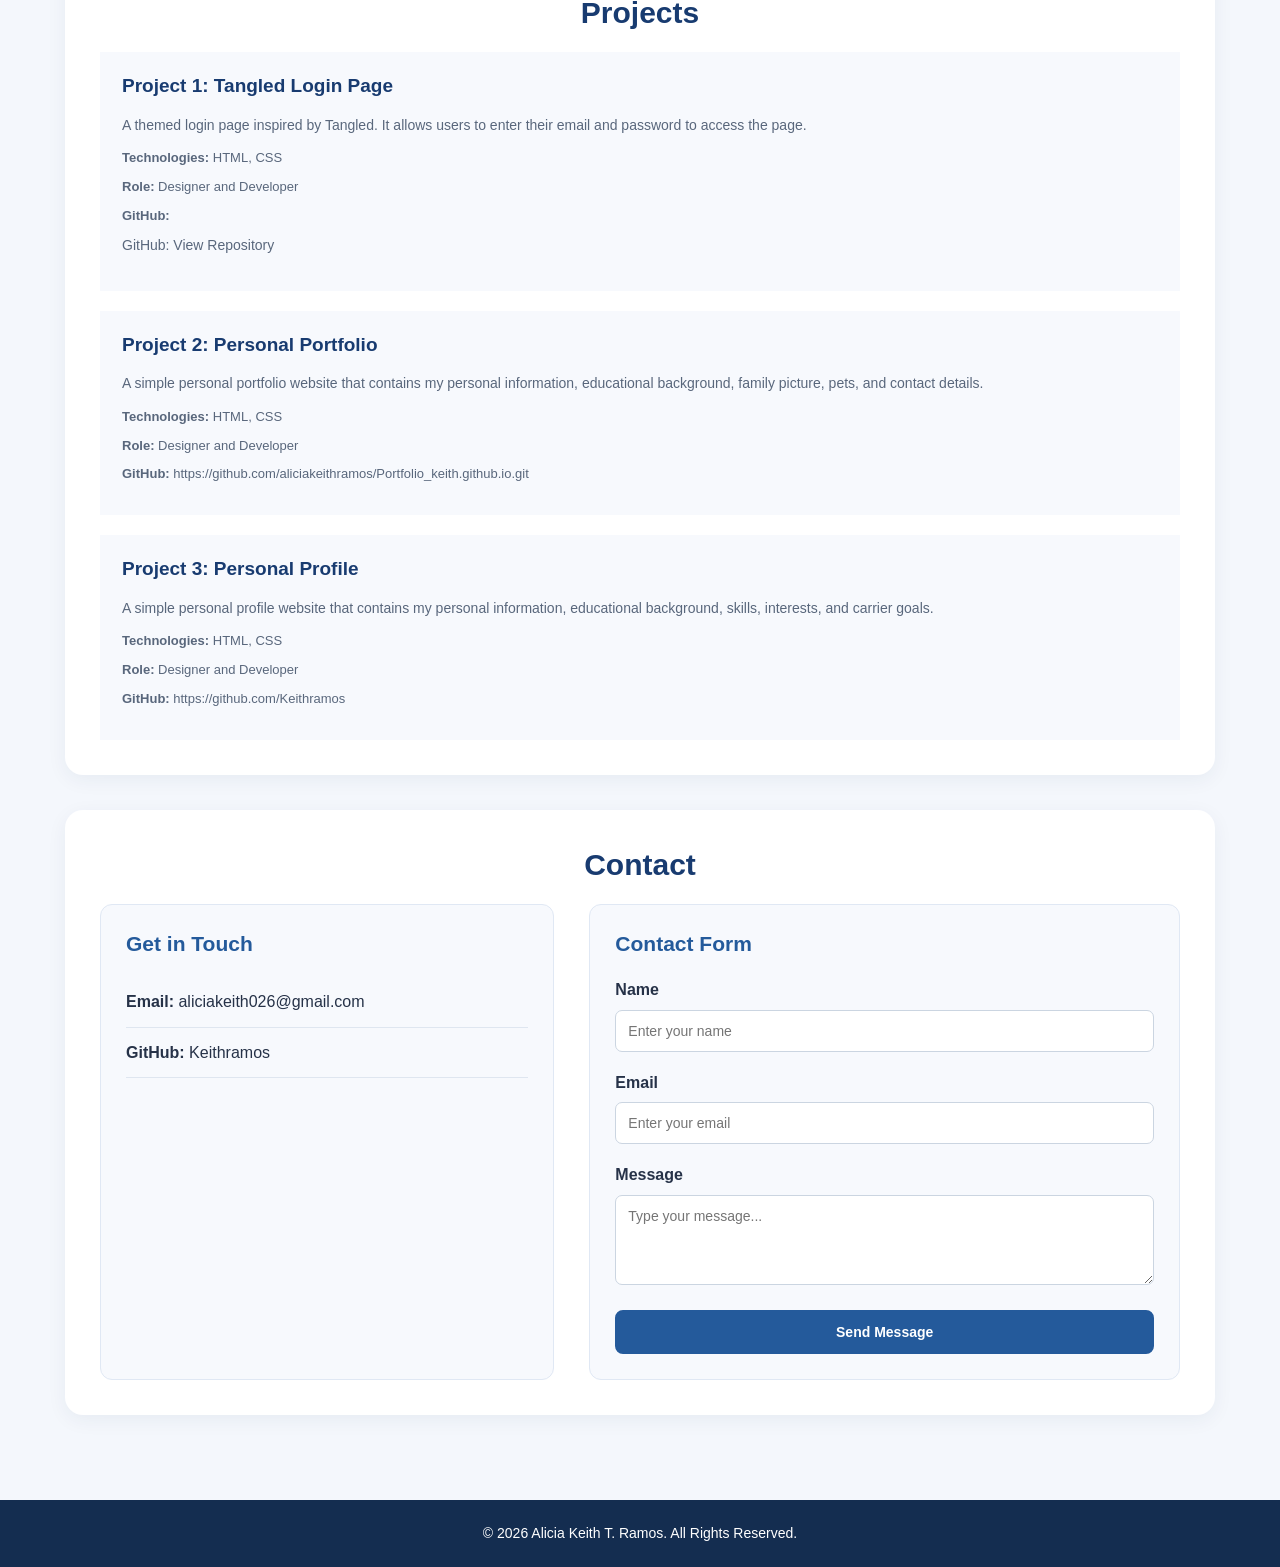
==== commit ee8590e9: "Update index.html" ====
--- a/index.html
+++ b/index.html
@@ -128,8 +128,7 @@
                     <p class="project-eme"><b>Technologies:</b> HTML, CSS</p>
                     <p class="project-eme"><b>Role:</b> Designer and Developer</p>
                     <p class="project-eme"><b>GitHub:</b> 
-                        <a href="https://hithub.com/Keith Ramos" target="_blank"> https://github.com/aliciakeithramos/My-Login-Page.git</a>
-                    </p>
+                       <p>GitHub: <a href="https://github.com/aliciakeithramos/My-Login-Page" target="_blank">View Repository</a></p>
                 </div>
 
                 <div class="project-me">
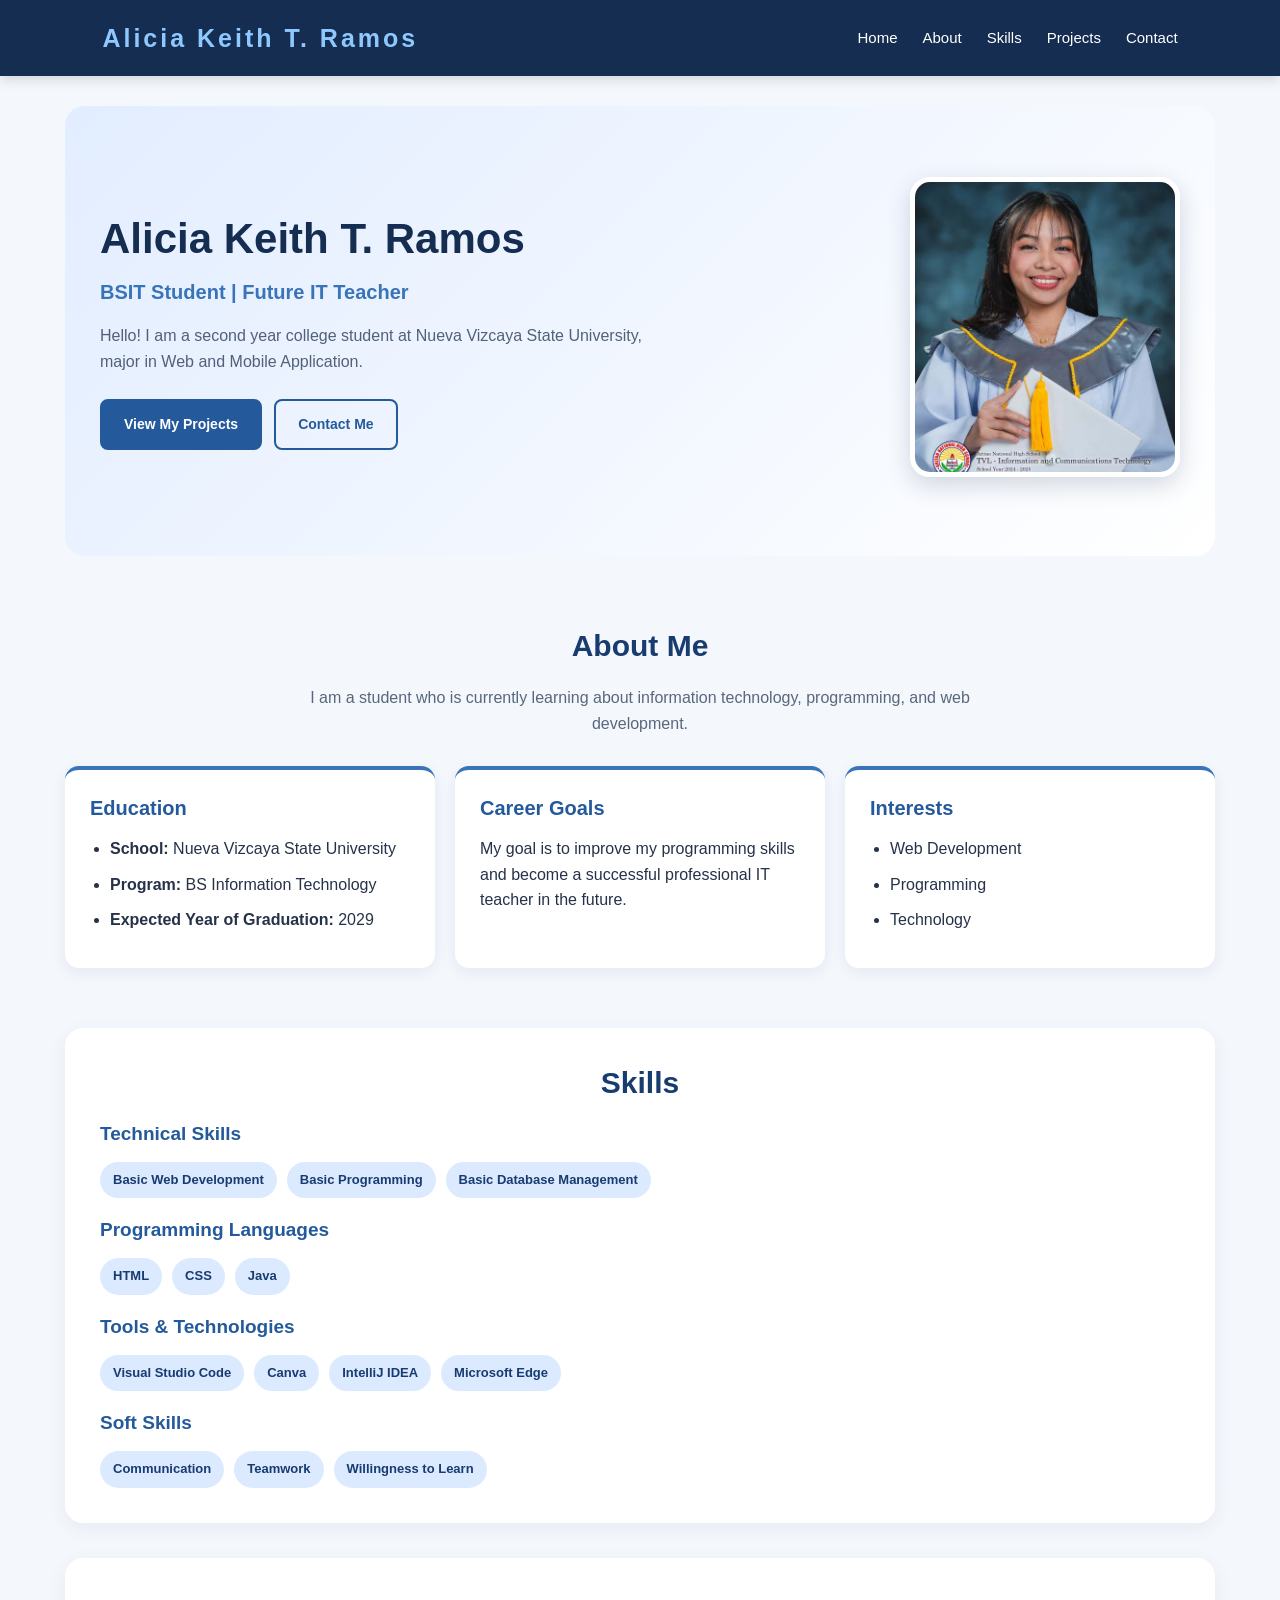
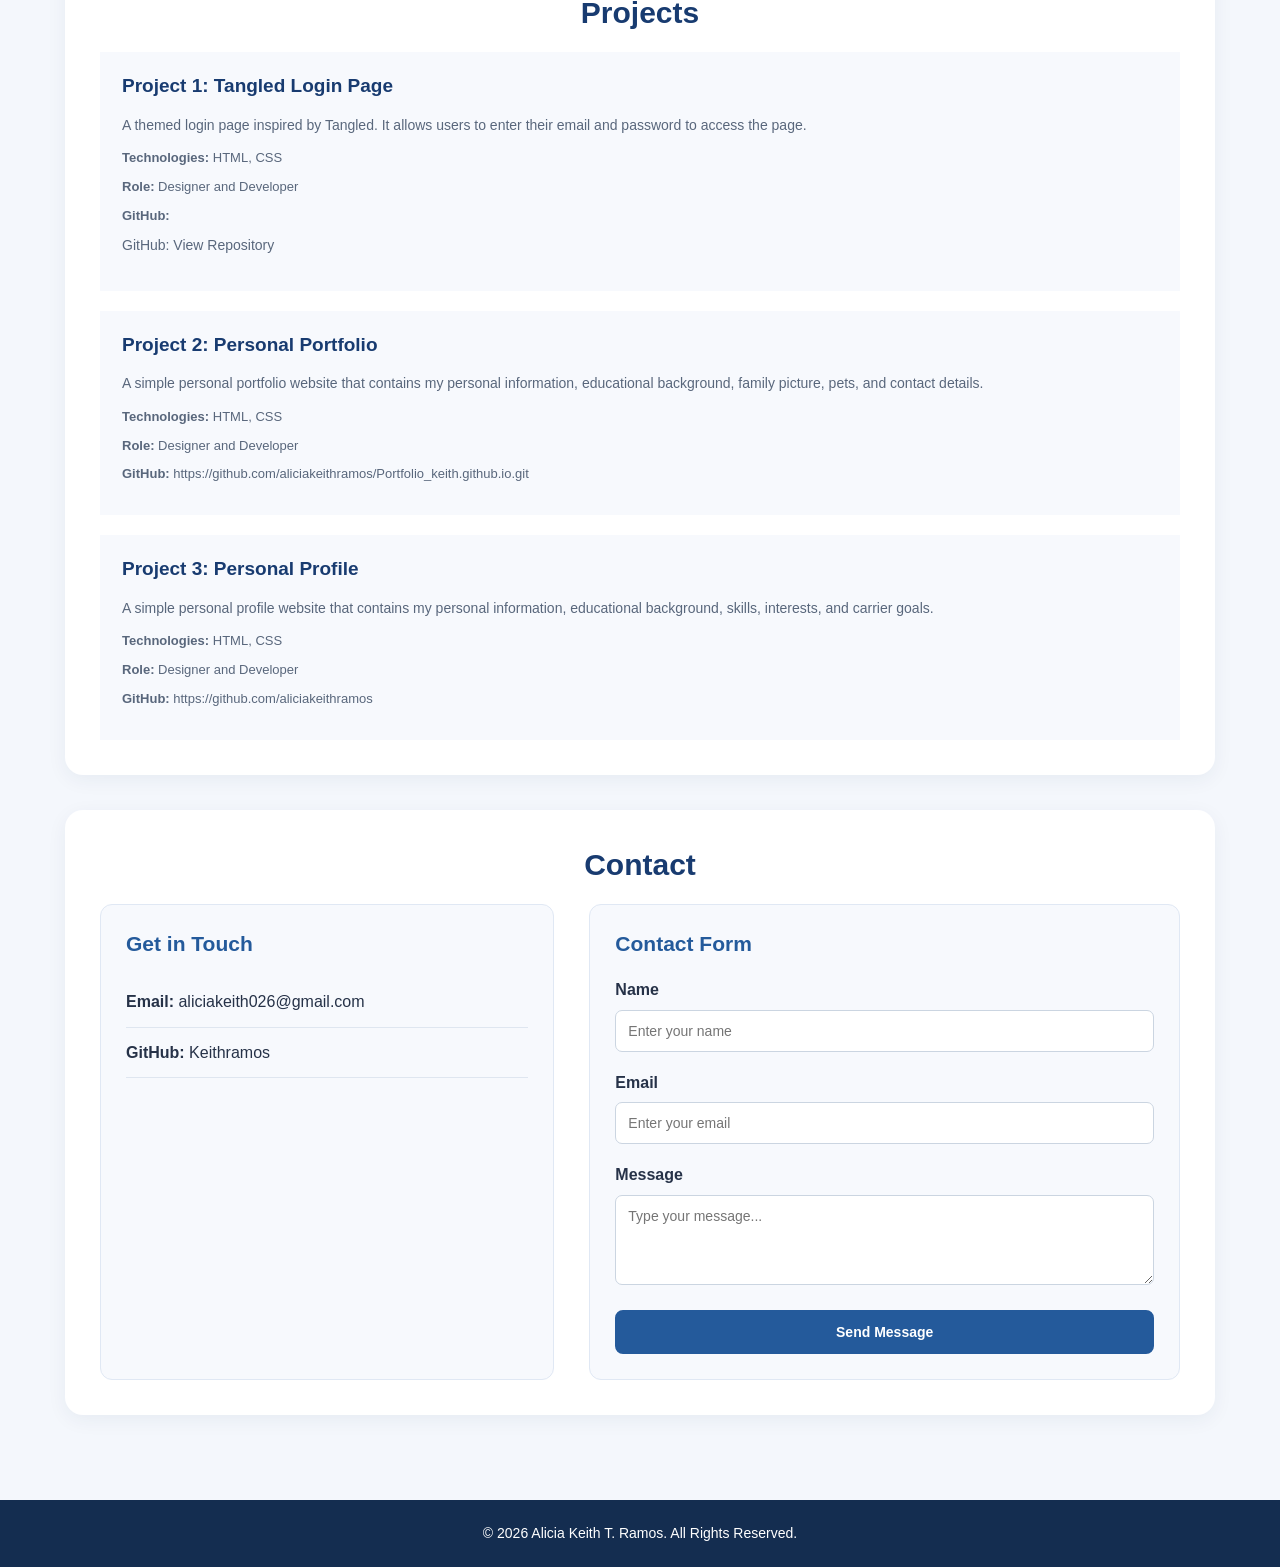
==== commit cf62d622: "Update index.html" ====
--- a/index.html
+++ b/index.html
@@ -137,7 +137,7 @@
                     <p class="project-eme"><b>Technologies:</b> HTML, CSS</p>
                     <p class="project-eme"><b>Role:</b> Designer and Developer</p>
                     <p class="project-eme"><b>GitHub:</b> 
-                         <a href="https://hithub.com/Keith Ramos" target="_blank"> https://github.com/aliciakeithramos/Portfolio_keith.github.io.git</a>
+                         <a href="https://github.com/aliciakeithramos" target="_blank"> https://github.com/aliciakeithramos/Portfolio_keith.github.io.git</a>
                     </p>
                 </div>
 
@@ -147,7 +147,7 @@
                     <p class="project-eme"><b>Technologies:</b> HTML, CSS</p>
                     <p class="project-eme"><b>Role:</b> Designer and Developer</p>
                     <p class="project-eme"><b>GitHub:</b>
-                         <a href="https://hithub.com/Keith Ramos" target="_blank"> https://github.com/Keithramos</a>
+                         <a href="https://github.com/aliciakeithramos" target="_blank"> https://github.com/aliciakeithramos</a>
                     </p>
                 </div>
             </div>
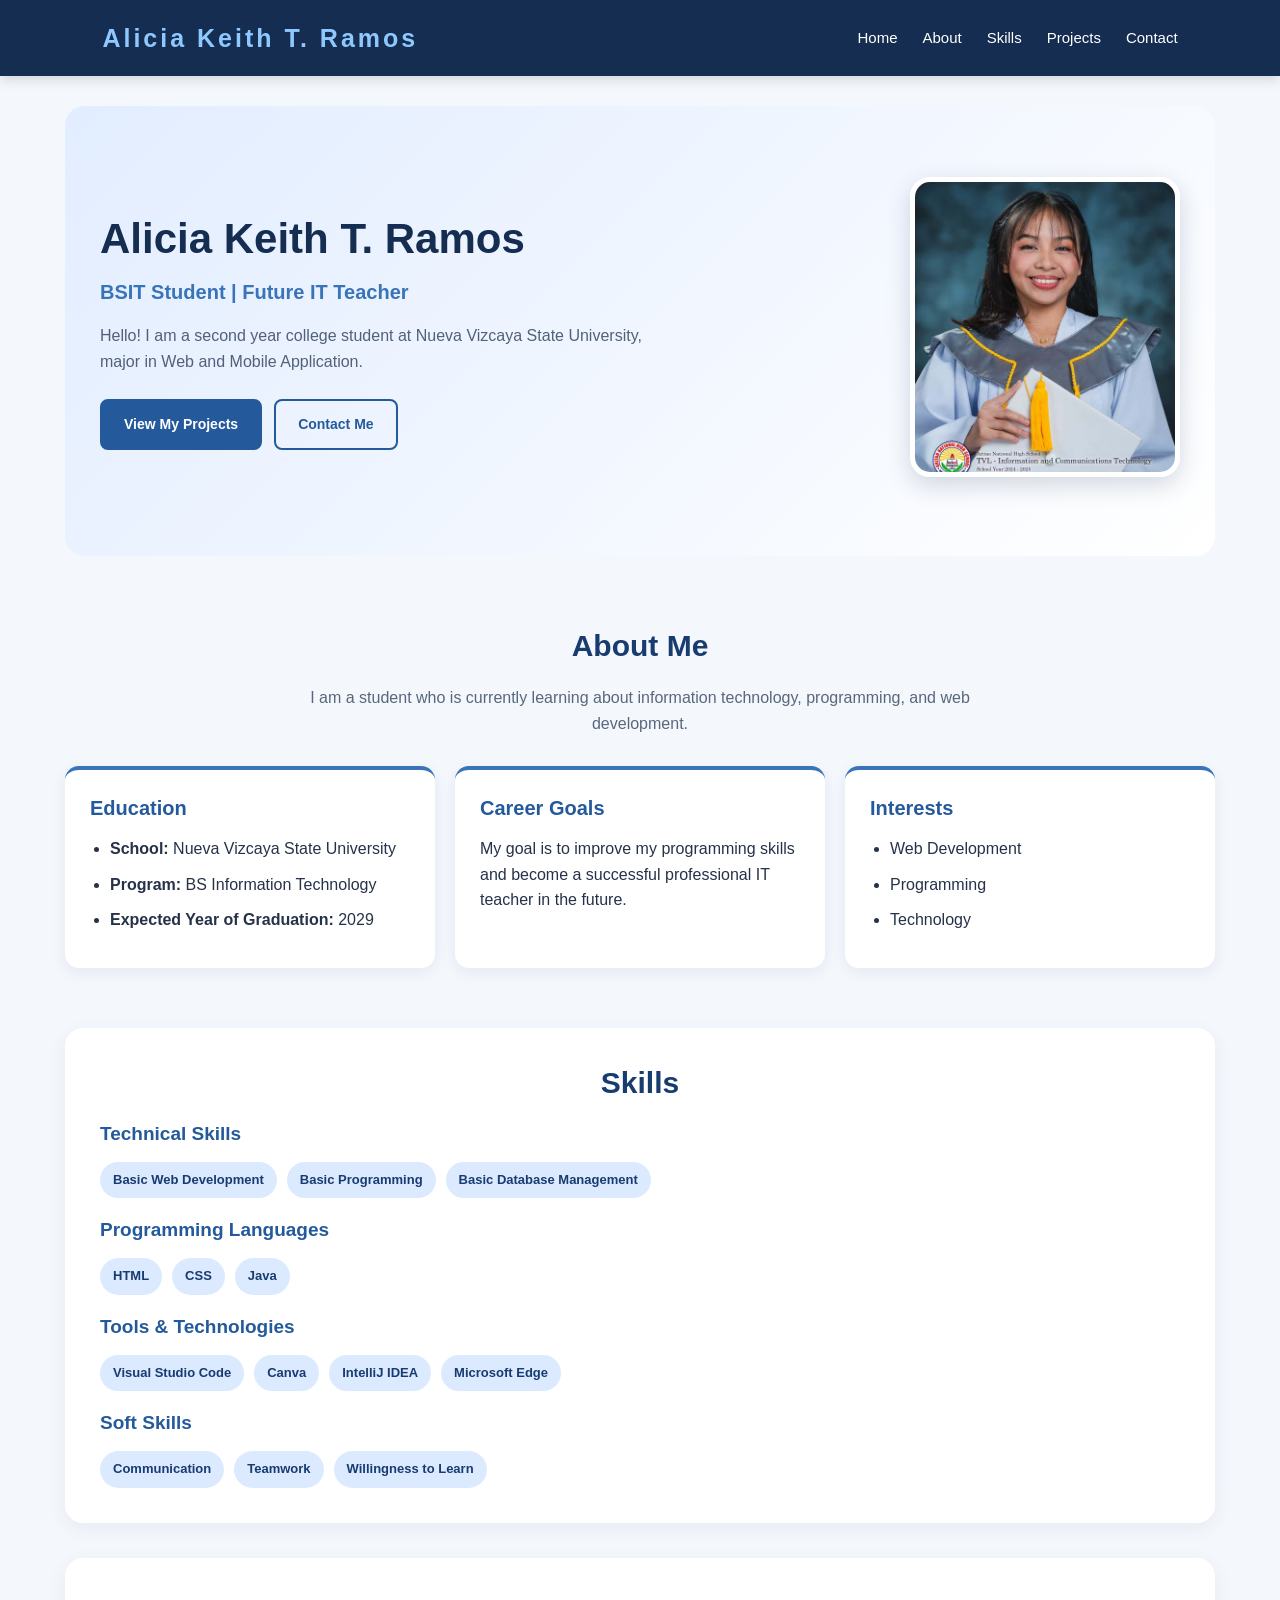
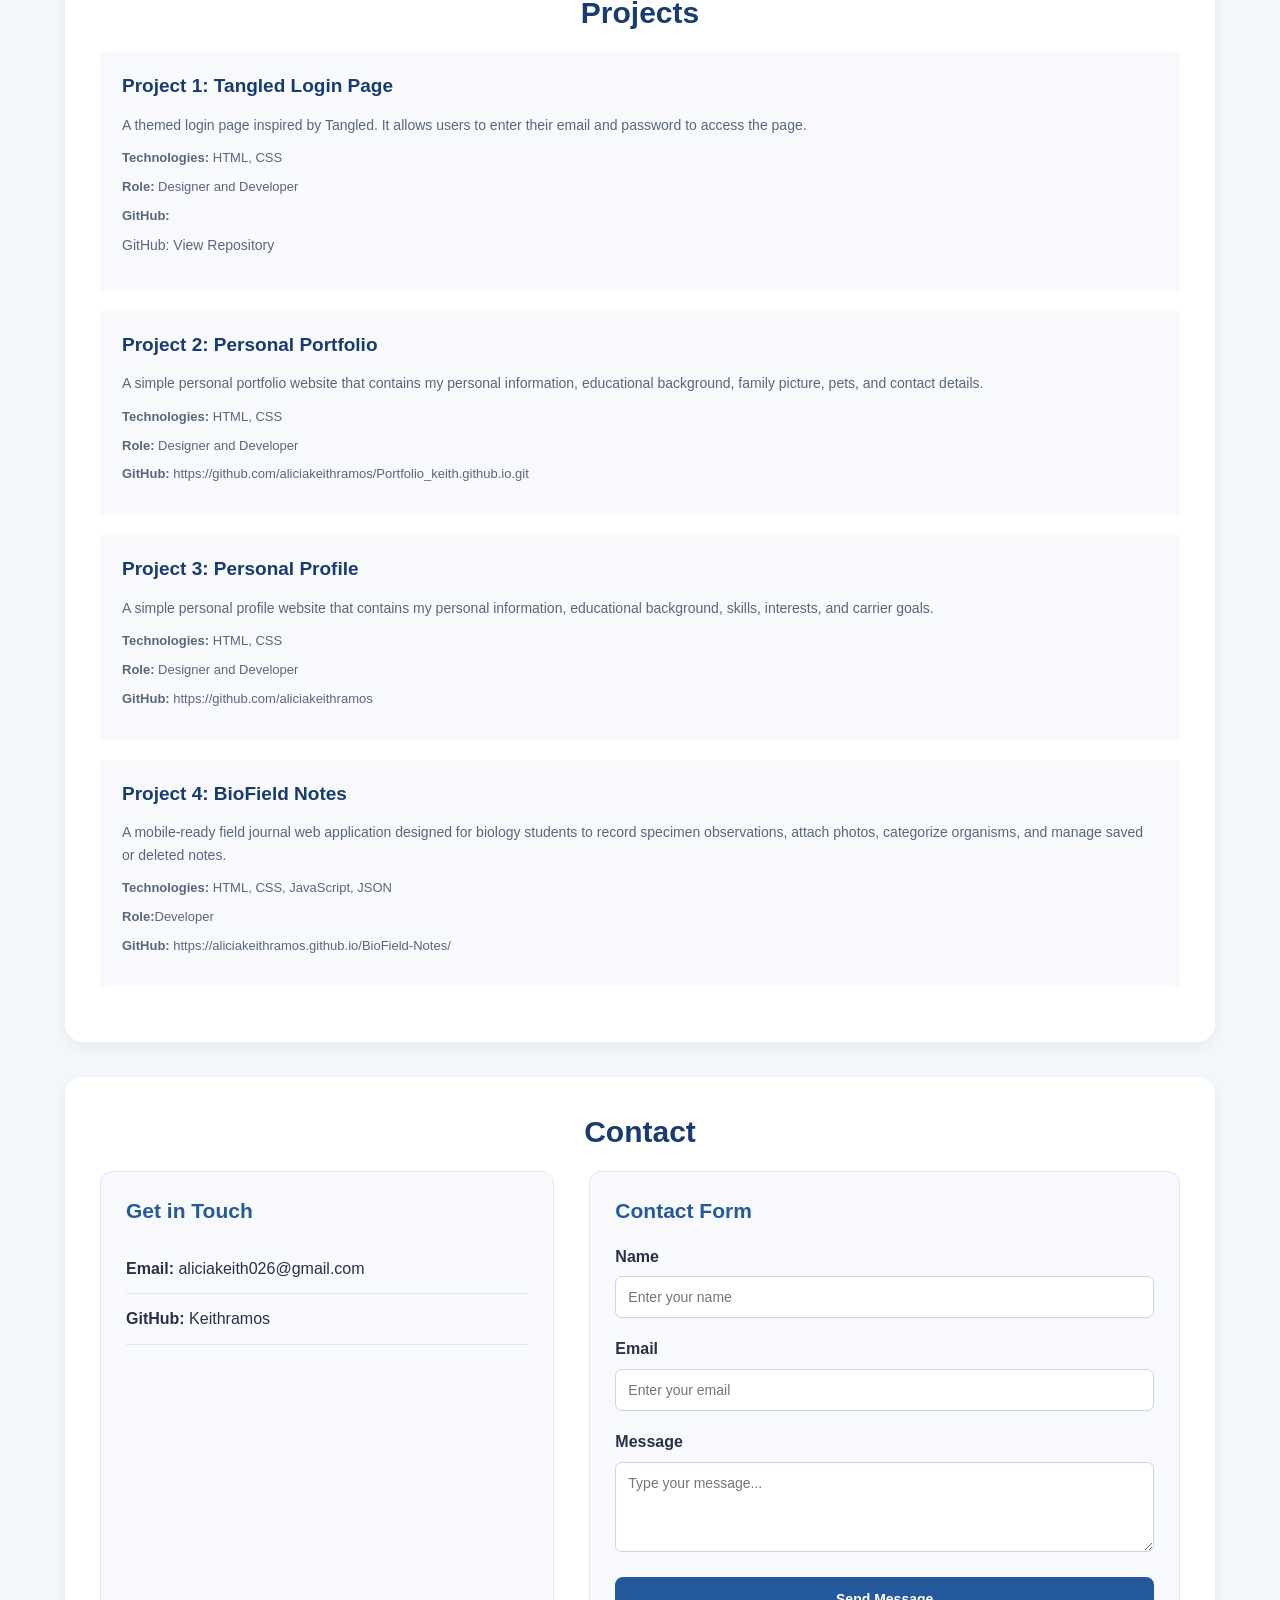
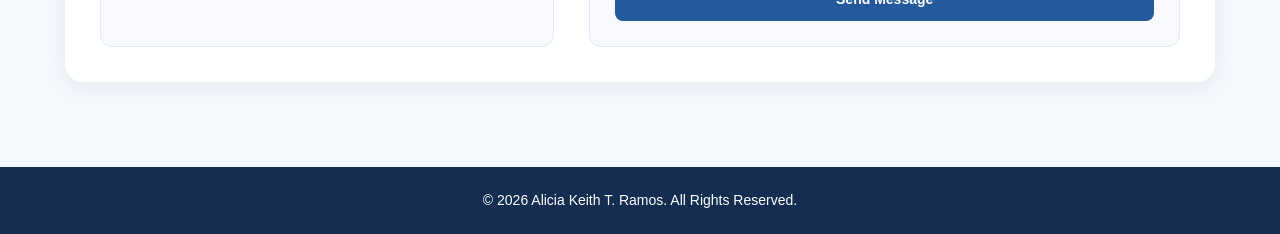
==== commit 5f53c92b: "Update index.html" ====
--- a/index.html
+++ b/index.html
@@ -150,6 +150,14 @@
                          <a href="https://github.com/aliciakeithramos" target="_blank"> https://github.com/aliciakeithramos</a>
                     </p>
                 </div>
+                
+                <div class="project-me">
+                    <h3>Project 4: BioField Notes</h3>
+                    <p>A mobile-ready field journal web application designed for biology students to record specimen observations, attach photos, categorize organisms, and manage saved or deleted notes.</p>
+                    <p class="project-eme"><b>Technologies:</b> HTML, CSS, JavaScript, JSON</p>
+                    <p class="project-eme"><b>Role:</b>Developer</p>
+                     <p class="project-eme"><b>GitHub:</b> <a href=" https://aliciakeithramos.github.io/BioField-Notes/">  https://aliciakeithramos.github.io/BioField-Notes/</p>
+                </div>
             </div>
         </section>
 
